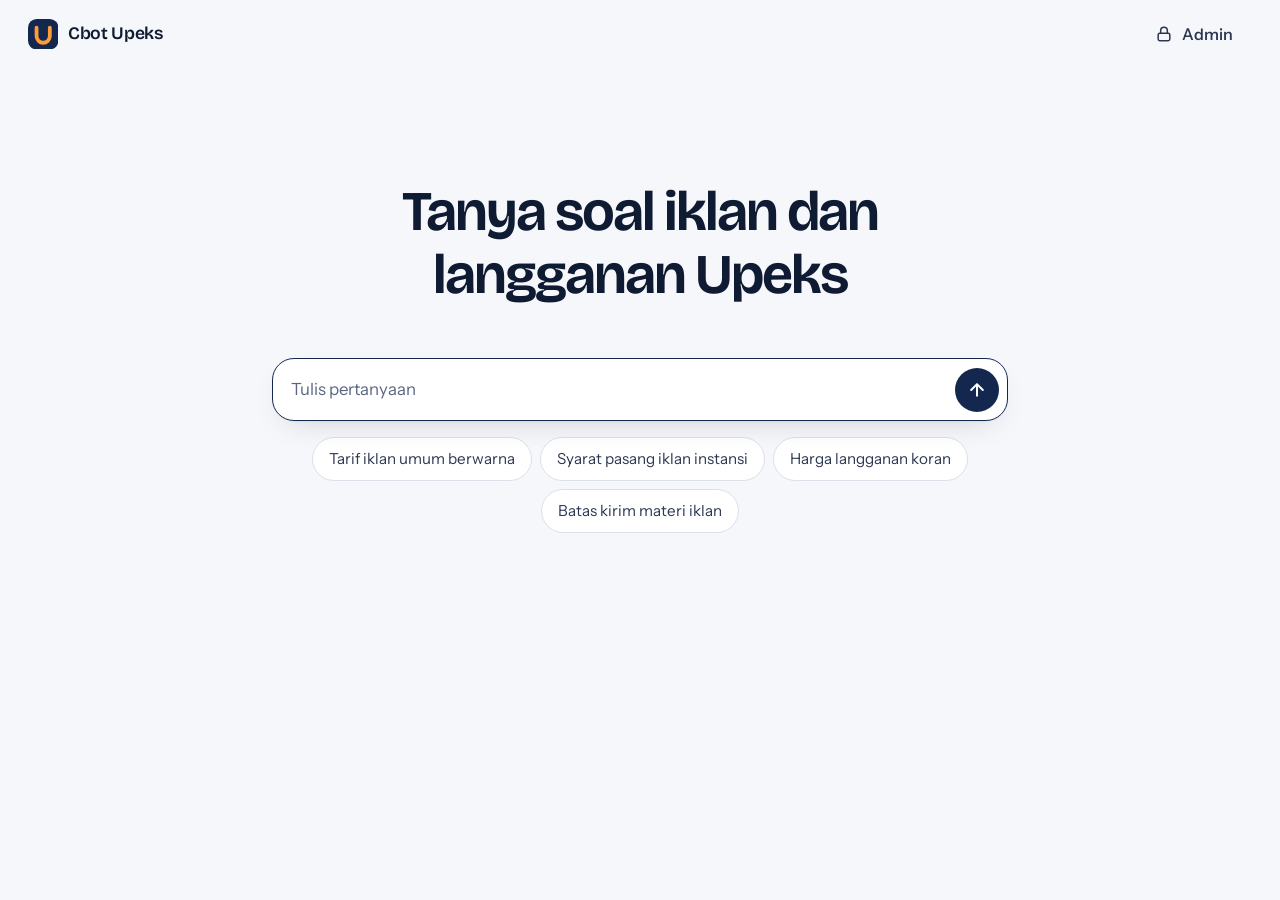
==== web/index.html @ 4ef584cc "Rombak tampilan dan pindahkan login, data, serta chat ke Supabase Co-Authored-By: Devin AI <15824324" ====
<!doctype html>
<html lang="id">
<head>
<meta charset="utf-8">
<meta name="viewport" content="width=device-width, initial-scale=1">
<meta name="color-scheme" content="light dark">
<title>Cbot Upeks</title>
<meta name="description" content="Tanya tarif iklan, syarat pemasangan, dan langganan koran Harian Ujungpandang Ekspres.">
<meta name="robots" content="noindex">
<link rel="icon" href="data:image/svg+xml,%3Csvg xmlns='http://www.w3.org/2000/svg' viewBox='0 0 32 32'%3E%3Crect width='32' height='32' rx='9' fill='%2314284F'/%3E%3Cpath d='M9 9v9a7 7 0 0 0 14 0V9' fill='none' stroke='%23FF9A3D' stroke-width='4' stroke-linecap='round'/%3E%3C/svg%3E">
<link rel="preconnect" href="https://fonts.googleapis.com">
<link rel="preconnect" href="https://fonts.gstatic.com" crossorigin>
<link href="https://fonts.googleapis.com/css2?family=Bricolage+Grotesque:opsz,wght@12..96,500..700&family=Instrument+Sans:wght@400..600&display=swap" rel="stylesheet">
<link rel="stylesheet" href="assets/gaya.css">
<script type="module" src="assets/aplikasi.js"></script>
</head>
<body>
<svg hidden aria-hidden="true">
  <defs>
    <g id="i-kirim"><path d="M12 19V5M5 12l7-7 7 7"/></g>
    <g id="i-henti"><rect x="7" y="7" width="10" height="10" rx="2" fill="currentColor" stroke="none"/></g>
    <g id="i-baru"><path d="M12 5v14M5 12h14"/></g>
    <g id="i-kunci"><rect x="5" y="11" width="14" height="9" rx="2"/><path d="M8 11V8a4 4 0 0 1 8 0v3"/></g>
    <g id="i-ringkasan"><rect x="4" y="4" width="7" height="9" rx="1.5"/><rect x="13" y="4" width="7" height="5" rx="1.5"/><rect x="13" y="11" width="7" height="9" rx="1.5"/><rect x="4" y="15" width="7" height="5" rx="1.5"/></g>
    <g id="i-dokumen"><path d="M14 3H7a2 2 0 0 0-2 2v14a2 2 0 0 0 2 2h10a2 2 0 0 0 2-2V8z"/><path d="M14 3v5h5M9 13h6M9 17h4"/></g>
    <g id="i-evaluasi"><circle cx="12" cy="12" r="8.5"/><circle cx="12" cy="12" r="4.5"/><circle cx="12" cy="12" r="1" fill="currentColor"/></g>
    <g id="i-uji"><path d="M9 11l3 3 8-8"/><path d="M20 12v6a2 2 0 0 1-2 2H6a2 2 0 0 1-2-2V6a2 2 0 0 1 2-2h9"/></g>
    <g id="i-log"><path d="M4 6h16M4 12h16M4 18h10"/></g>
    <g id="i-akun"><circle cx="12" cy="8" r="4"/><path d="M4 21a8 8 0 0 1 16 0"/></g>
    <g id="i-keluar"><path d="M15 4h3a2 2 0 0 1 2 2v12a2 2 0 0 1-2 2h-3M10 16l-4-4 4-4M6 12h10"/></g>
    <g id="i-tutup"><path d="M6 6l12 12M18 6L6 18"/></g>
    <g id="i-salin"><rect x="9" y="9" width="11" height="11" rx="2"/><path d="M5 15V6a2 2 0 0 1 2-2h9"/></g>
    <g id="i-mata"><path d="M2 12s3.6-7 10-7 10 7 10 7-3.6 7-10 7S2 12 2 12z"/><circle cx="12" cy="12" r="3"/></g>
    <g id="i-muat"><path d="M20 12a8 8 0 1 1-2.3-5.7M20 4v5h-5"/></g>
    <g id="i-hapus"><path d="M4 7h16M10 11v6M14 11v6M6 7l1 12a2 2 0 0 0 2 2h6a2 2 0 0 0 2-2l1-12M9 7V4h6v3"/></g>
    <g id="i-unduh"><path d="M12 4v11M7 11l5 5 5-5M5 20h14"/></g>
    <g id="i-chat"><path d="M21 12a8 8 0 0 1-11.6 7.1L4 20l1-4.6A8 8 0 1 1 21 12z"/></g>
  </defs>
</svg>

<div id="app" class="app" data-rute="chat">

  <!-- CHAT PUBLIK -->
  <div class="chat" data-tampilan="chat">
    <header class="bilah">
      <a class="merek" href="#/" aria-label="Cbot Upeks">
        <svg class="merek__tanda" viewBox="0 0 32 32" aria-hidden="true"><rect width="32" height="32" rx="9"/><path d="M9 9v9a7 7 0 0 0 14 0V9"/></svg>
        <span>Cbot Upeks</span>
      </a>
      <div class="bilah__aksi">
        <button class="ikon-tombol" id="tombol-reset" type="button" hidden aria-label="Percakapan baru" title="Percakapan baru"><svg viewBox="0 0 24 24"><use href="#i-baru"/></svg></button>
        <a class="tombol tombol--halus" href="#/admin"><svg viewBox="0 0 24 24" aria-hidden="true"><use href="#i-kunci"/></svg>Admin</a>
      </div>
    </header>

    <main class="chat__isi" id="chat-isi">
      <div class="pembuka" id="pembuka">
        <h1 tabindex="-1" id="judul-chat">Tanya soal iklan dan langganan Upeks</h1>
      </div>
      <div class="pesan-daftar" id="pesan-daftar" aria-live="polite"></div>
    </main>

    <div class="dok" id="dok">
      <form class="komposer" id="form-tanya">
        <label class="visually-hidden" for="masukan">Pertanyaan</label>
        <textarea id="masukan" name="pertanyaan" rows="1" maxlength="1000" placeholder="Tulis pertanyaan" enterkeyhint="send" required></textarea>
        <button class="komposer__kirim" id="tombol-kirim" type="submit" aria-label="Kirim"><svg viewBox="0 0 24 24" aria-hidden="true"><use href="#i-kirim"/></svg></button>
      </form>
      <div class="saran" id="saran"></div>
      <p class="dok__catatan" id="rujukan-ringkas"></p>
    </div>
  </div>

  <!-- MASUK -->
  <main class="masuk" data-tampilan="masuk" hidden>
    <form class="masuk__kartu" id="form-masuk">
      <svg class="merek__tanda merek__tanda--besar" viewBox="0 0 32 32" aria-hidden="true"><rect width="32" height="32" rx="9"/><path d="M9 9v9a7 7 0 0 0 14 0V9"/></svg>
      <h1 tabindex="-1" id="judul-masuk">Masuk admin</h1>
      <div class="isian">
        <label for="email">Email</label>
        <input type="email" id="email" name="email" autocomplete="username" spellcheck="false" required enterkeyhint="next">
      </div>
      <div class="isian">
        <label for="current-password">Kata sandi</label>
        <div class="isian__sandi">
          <input type="password" id="current-password" name="password" autocomplete="current-password" required enterkeyhint="done">
          <button class="ikon-tombol" type="button" id="lihat-sandi" aria-label="Tampilkan kata sandi" aria-pressed="false"><svg viewBox="0 0 24 24"><use href="#i-mata"/></svg></button>
        </div>
      </div>
      <p class="pesan-form" id="pesan-masuk" role="alert"></p>
      <button class="tombol tombol--utama tombol--penuh" type="submit" id="kirim-masuk">Masuk</button>
      <a class="tautan" href="#/">Kembali ke chat</a>
    </form>
  </main>

  <!-- ADMIN -->
  <div class="admin" data-tampilan="admin" hidden>
    <nav class="rel" aria-label="Menu admin">
      <a class="merek" href="#/admin" aria-label="Cbot Upeks, ringkasan">
        <svg class="merek__tanda" viewBox="0 0 32 32" aria-hidden="true"><rect width="32" height="32" rx="9"/><path d="M9 9v9a7 7 0 0 0 14 0V9"/></svg>
        <span>Cbot Upeks</span>
      </a>
      <ul class="rel__menu">
        <li><a href="#/admin" data-menu="ringkasan"><svg viewBox="0 0 24 24" aria-hidden="true"><use href="#i-ringkasan"/></svg><span>Ringkasan</span></a></li>
        <li><a href="#/admin/dokumen" data-menu="dokumen"><svg viewBox="0 0 24 24" aria-hidden="true"><use href="#i-dokumen"/></svg><span>Dokumen</span></a></li>
        <li><a href="#/admin/evaluasi" data-menu="evaluasi"><svg viewBox="0 0 24 24" aria-hidden="true"><use href="#i-evaluasi"/></svg><span>Evaluasi</span></a></li>
        <li><a href="#/admin/uji" data-menu="uji"><svg viewBox="0 0 24 24" aria-hidden="true"><use href="#i-uji"/></svg><span>Uji</span></a></li>
        <li><a href="#/admin/log" data-menu="log"><svg viewBox="0 0 24 24" aria-hidden="true"><use href="#i-log"/></svg><span>Log</span></a></li>
        <li><a href="#/admin/akun" data-menu="akun"><svg viewBox="0 0 24 24" aria-hidden="true"><use href="#i-akun"/></svg><span>Akun</span></a></li>
      </ul>
      <div class="rel__kaki">
        <a href="#/"><svg viewBox="0 0 24 24" aria-hidden="true"><use href="#i-chat"/></svg><span>Buka chat</span></a>
        <button type="button" id="tombol-keluar"><svg viewBox="0 0 24 24" aria-hidden="true"><use href="#i-keluar"/></svg><span>Keluar</span></button>
      </div>
    </nav>
    <main class="admin__isi">
      <header class="admin__kepala">
        <h1 tabindex="-1" id="judul-admin">Ringkasan</h1>
        <div class="admin__aksi" id="aksi-admin"></div>
      </header>
      <div id="halaman-admin"></div>
    </main>
  </div>
</div>

<dialog class="lembar" id="dialog" closedby="any" aria-labelledby="dialog-judul">
  <header class="lembar__kepala">
    <h2 id="dialog-judul"></h2>
    <button class="ikon-tombol" type="button" data-tutup aria-label="Tutup"><svg viewBox="0 0 24 24"><use href="#i-tutup"/></svg></button>
  </header>
  <div class="lembar__isi" id="dialog-isi"></div>
</dialog>

<div class="roti" id="roti" role="status" aria-live="polite"></div>
<noscript><p style="padding:2rem;font-family:sans-serif">Cbot Upeks memerlukan JavaScript.</p></noscript>
</body>
</html>
---- web/assets/gaya.css ----
:root {
  --latar-t: #F6F7FA;  --latar-g: #0B1322;
  --bidang-t: #FFFFFF; --bidang-g: #121C30;
  --bidang2-t: #ECEFF5; --bidang2-g: #1A2640;
  --garis-t: #DBE0EA;  --garis-g: #2A3856;
  --tinta-t: #0F1B33;  --tinta-g: #F3F6FB;
  --teks-t: #2C3852;   --teks-g: #CDD5E5;
  --redup-t: #5B6781;  --redup-g: #93A0BA;
  --utama-t: #14284F;  --utama-g: #FF9A3D;
  --di-utama-t: #FFFFFF; --di-utama-g: #1B1104;
  --aksen-t: #B4530B;  --aksen-g: #FFB066;
  --aksen-latar-t: #FDEBD8; --aksen-latar-g: #3A2610;
  --baik-t: #17734B;   --baik-g: #5FD3A0;
  --buruk-t: #B3261E;  --buruk-g: #FF8A80;
  --buruk-latar-t: #FBE4E2; --buruk-latar-g: #3B1715;

  --latar: var(--latar-t); --bidang: var(--bidang-t); --bidang2: var(--bidang2-t); --garis: var(--garis-t);
  --tinta: var(--tinta-t); --teks: var(--teks-t); --redup: var(--redup-t); --utama: var(--utama-t);
  --di-utama: var(--di-utama-t); --aksen: var(--aksen-t); --aksen-latar: var(--aksen-latar-t);
  --baik: var(--baik-t); --buruk: var(--buruk-t); --buruk-latar: var(--buruk-latar-t);
  --jingga: #F08A24;

  @media (prefers-color-scheme: dark) {
    --latar: var(--latar-g); --bidang: var(--bidang-g); --bidang2: var(--bidang2-g); --garis: var(--garis-g);
    --tinta: var(--tinta-g); --teks: var(--teks-g); --redup: var(--redup-g); --utama: var(--utama-g);
    --di-utama: var(--di-utama-g); --aksen: var(--aksen-g); --aksen-latar: var(--aksen-latar-g);
    --baik: var(--baik-g); --buruk: var(--buruk-g); --buruk-latar: var(--buruk-latar-g);
  }

  --huruf: 'Instrument Sans', system-ui, 'Segoe UI', sans-serif;
  --huruf-judul: 'Bricolage Grotesque', var(--huruf);
  --r-s: 8px; --r-m: 14px; --r-l: 22px;
  --lebar-chat: 46rem;

  color-scheme: light dark;
  accent-color: var(--utama);
}

*, *::before, *::after { box-sizing: border-box; }
html { -webkit-text-size-adjust: 100%; text-size-adjust: 100%; }
body { margin: 0; background: var(--latar); color: var(--teks); font: 400 1rem/1.55 var(--huruf); }
h1, h2, h3 { font-family: var(--huruf-judul); color: var(--tinta); line-height: 1.12; margin: 0; letter-spacing: -0.02em; text-wrap: balance; font-weight: 600; }
p { margin: 0 0 0.7em; text-wrap: pretty; }
a { color: inherit; }
button, input, select, textarea { font: inherit; color: inherit; }
svg { width: 1.25rem; height: 1.25rem; fill: none; stroke: currentColor; stroke-width: 1.8; stroke-linecap: round; stroke-linejoin: round; flex-shrink: 0; }
[hidden] { display: none !important; }
:focus-visible { outline: 2px solid var(--jingga); outline-offset: 2px; border-radius: 6px; }
h1[tabindex="-1"]:focus { outline: none; }
.visually-hidden { position: absolute !important; width: 1px; height: 1px; margin: -1px; padding: 0; overflow: hidden; clip-path: inset(50%); white-space: nowrap; border: 0; }
::selection { background: var(--jingga); color: #1B1104; }

/* Merek */
.merek { white-space: nowrap; display: inline-flex; align-items: center; gap: 0.6rem; text-decoration: none; font: 600 1.1rem var(--huruf-judul); color: var(--tinta); letter-spacing: -0.02em; }
.merek__tanda { width: 1.9rem; height: 1.9rem; stroke: none; }
.merek__tanda rect { fill: #14284F; }
.merek__tanda path { fill: none; stroke: #FF9A3D; stroke-width: 4; }
.merek__tanda--besar { width: 3rem; height: 3rem; }

/* Tombol */
.tombol { display: inline-flex; align-items: center; justify-content: center; gap: 0.5rem; min-height: 2.75rem; padding: 0 1.1rem; border-radius: 999px; border: 1px solid transparent; background: none; font-weight: 550; text-decoration: none; cursor: pointer; white-space: nowrap; transition: background-color .15s, border-color .15s, opacity .15s; }
.tombol:disabled { opacity: .5; cursor: not-allowed; }
.tombol--utama { background: var(--utama); color: var(--di-utama); }
.tombol--utama:hover:not(:disabled) { opacity: .88; }
.tombol--garis { border-color: var(--garis); background: var(--bidang); color: var(--tinta); }
.tombol--garis:hover:not(:disabled), .tombol--halus:hover { background: var(--bidang2); }
.tombol--halus { color: var(--teks); }
.tombol--bahaya { color: var(--buruk); border-color: var(--garis); background: var(--bidang); }
.tombol--bahaya:hover:not(:disabled) { background: var(--buruk-latar); }
.tombol--penuh { width: 100%; }
.tombol--kecil { min-height: 2.25rem; padding: 0 0.8rem; font-size: 0.9rem; }
.ikon-tombol { display: inline-grid; place-items: center; width: 2.75rem; height: 2.75rem; border-radius: 50%; border: 0; background: none; color: var(--teks); cursor: pointer; }
.ikon-tombol:hover { background: var(--bidang2); }
.tautan { color: var(--redup); font-size: 0.92rem; text-underline-offset: 0.2em; }

/* ---------- Chat ---------- */
.chat { min-height: 100dvh; display: grid; grid-template-rows: auto 1fr auto; }
.bilah { display: flex; align-items: center; justify-content: space-between; padding: 0.75rem clamp(1rem, 3vw, 1.75rem); position: sticky; top: 0; z-index: 5; background: color-mix(in srgb, var(--latar) 85%, transparent); backdrop-filter: blur(12px); }
.bilah__aksi { display: flex; align-items: center; gap: 0.25rem; }
.chat__isi { width: min(var(--lebar-chat), 100% - 2rem); margin-inline: auto; display: flex; flex-direction: column; justify-content: flex-end; padding-block: 1rem; }
.pembuka { text-align: center; padding-bottom: 1.75rem; }
.pembuka h1 { font-size: clamp(2rem, 1.2rem + 4vw, 3.5rem); font-weight: 650; letter-spacing: -0.035em; max-width: 16ch; margin-inline: auto; }
.dok { width: min(var(--lebar-chat), 100% - 2rem); margin-inline: auto; padding-bottom: max(1rem, env(safe-area-inset-bottom)); position: sticky; bottom: 0; background: linear-gradient(transparent, var(--latar) 1.5rem); padding-top: 1.5rem; }
.app[data-kosong] .chat { grid-template-rows: auto 1fr auto 1.2fr; }
.app[data-kosong] .chat__isi { padding-bottom: 0; }

.komposer { display: flex; align-items: flex-end; gap: 0.5rem; background: var(--bidang); border: 1px solid var(--garis); border-radius: var(--r-l); padding: 0.5rem 0.5rem 0.5rem 1.15rem; box-shadow: 0 1px 2px rgb(15 27 51 / .04), 0 12px 32px -16px rgb(15 27 51 / .22); view-transition-name: komposer; transition: border-color .15s; }
.komposer:focus-within { border-color: var(--utama); }
.komposer textarea { flex: 1; width: 100%; border: 0; background: none; resize: none; padding: 0.6rem 0; color: var(--tinta); font-size: 1.05rem; line-height: 1.5; field-sizing: content; height: auto; min-block-size: 1lh; max-block-size: 8lh; outline: none; }
.komposer textarea::placeholder { color: var(--redup); }
.komposer__kirim { display: grid; place-items: center; width: 2.75rem; height: 2.75rem; border: 0; border-radius: 50%; background: var(--utama); color: var(--di-utama); cursor: pointer; transition: transform .12s, opacity .15s; }
.komposer__kirim:hover { opacity: .88; }
.komposer__kirim:active { transform: scale(.94); }
.komposer__kirim svg { stroke-width: 2.4; }

.saran { display: flex; flex-wrap: wrap; justify-content: center; gap: 0.5rem; margin-top: 1rem; }
.saran button { border: 1px solid var(--garis); background: var(--bidang); color: var(--teks); border-radius: 999px; padding: 0.55rem 1rem; min-height: 2.75rem; font-size: 0.95rem; cursor: pointer; transition: border-color .15s, background-color .15s; }
.saran button:hover { border-color: var(--utama); background: var(--bidang2); }
.app:not([data-kosong]) .saran, .app:not([data-kosong]) .pembuka { display: none; }
.dok__catatan { text-align: center; font-size: 0.82rem; color: var(--redup); margin: 0.9rem 0 0; min-height: 1.3em; }
.app:not([data-kosong]) .dok__catatan { display: none; }

.pesan-daftar { display: flex; flex-direction: column; gap: 1.4rem; }
.pesan--user { align-self: flex-end; max-width: 85%; background: var(--bidang2); color: var(--tinta); padding: 0.65rem 1.05rem; border-radius: var(--r-l) var(--r-l) 6px var(--r-l); white-space: pre-wrap; overflow-wrap: anywhere; }
.pesan--bot { min-width: 0; overflow-wrap: anywhere; }
.pesan--bot[data-galat] .md { color: var(--buruk); }
.md { color: var(--tinta); font-size: 1.03rem; line-height: 1.65; }
.md > :last-child { margin-bottom: 0; }
.md ul, .md ol { padding-left: 1.3rem; margin: 0 0 0.7em; }
.md li { margin-bottom: 0.25em; }
.md h3, .md h4 { font-size: 1.1rem; margin: 1em 0 0.4em; }
.md a { color: var(--aksen); }
.md code { background: var(--bidang2); padding: 0.1em 0.35em; border-radius: 5px; font-size: 0.9em; }
.md table { display: block; overflow-x: auto; max-width: 100%; border-collapse: collapse; margin: 0.4rem 0 0.9rem; font-size: 0.94rem; }
.md th, .md td { border-bottom: 1px solid var(--garis); padding: 0.45rem 0.8rem 0.45rem 0; text-align: left; vertical-align: top; }
.md th { color: var(--redup); font-weight: 550; font-size: 0.85rem; }
.mengetik { display: inline-flex; gap: 5px; padding: 0.5rem 0; }
.mengetik i { width: 7px; height: 7px; border-radius: 50%; background: var(--redup); }
.pesan__kaki { display: flex; flex-wrap: wrap; align-items: center; gap: 0.4rem; margin-top: 0.8rem; }
.sumber-chip { display: inline-flex; align-items: center; gap: 0.45rem; border: 1px solid var(--garis); background: var(--bidang); border-radius: 999px; padding: 0.3rem 0.75rem 0.3rem 0.35rem; font-size: 0.85rem; color: var(--teks); cursor: pointer; max-width: 100%; min-height: 2.25rem; }
.sumber-chip:hover { border-color: var(--utama); }
.sumber-chip b { display: inline-grid; place-items: center; min-width: 1.5rem; height: 1.5rem; border-radius: 50%; background: var(--aksen-latar); color: var(--aksen); font-size: 0.75rem; font-variant-numeric: tabular-nums; }
.sumber-chip span { overflow: hidden; text-overflow: ellipsis; white-space: nowrap; }
.pesan__meta { font-size: 0.8rem; color: var(--redup); margin-left: auto; font-variant-numeric: tabular-nums; display: inline-flex; align-items: center; gap: 0.25rem; }
.pesan__meta .ikon-tombol { width: 2.25rem; height: 2.25rem; }
.pesan__meta svg { width: 1rem; height: 1rem; }

/* ---------- Masuk ---------- */
.masuk { min-height: 100dvh; display: grid; place-items: start center; padding: clamp(2rem, 12vh, 7rem) 1rem 2rem; }
.masuk__kartu { width: min(23rem, 100%); display: grid; gap: 1rem; justify-items: start; }
.masuk__kartu h1 { font-size: 2rem; margin-bottom: 0.5rem; }
.masuk__kartu .tautan { justify-self: center; }
.isian { display: grid; gap: 0.35rem; width: 100%; }
.isian label { font-size: 0.9rem; font-weight: 550; color: var(--tinta); }
.isian input, .isian select, .isian textarea, .saring input, .saring select { width: 100%; min-height: 2.75rem; padding: 0.55rem 0.85rem; border: 1px solid var(--garis); border-radius: var(--r-s); background: var(--bidang); color: var(--tinta); }
.isian input:focus-visible, .saring input:focus-visible, .saring select:focus-visible { outline-offset: 0; border-color: var(--utama); }
.isian input:user-invalid { border-color: var(--buruk); }
.isian__sandi { position: relative; }
.isian__sandi input { padding-right: 3rem; }
.isian__sandi .ikon-tombol { position: absolute; right: 0; top: 0; }
.isian__sandi [aria-pressed="true"] { color: var(--aksen); }
.pesan-form { margin: 0; min-height: 1.4em; font-size: 0.9rem; color: var(--buruk); }
.pesan-form[data-ok] { color: var(--baik); }

/* ---------- Admin ---------- */
.admin { min-height: 100dvh; display: grid; grid-template-columns: 15rem minmax(0, 1fr); }
.rel { position: sticky; top: 0; height: 100dvh; display: flex; flex-direction: column; gap: 1.5rem; padding: 1.25rem 0.9rem; border-right: 1px solid var(--garis); background: var(--bidang); }
.rel .merek { padding: 0 0.6rem; }
.rel ul { list-style: none; margin: 0; padding: 0; display: grid; gap: 0.15rem; }
.rel a:not(.merek), .rel button { display: flex; align-items: center; gap: 0.75rem; width: 100%; min-height: 2.75rem; padding: 0 0.75rem; border: 0; background: none; border-radius: var(--r-s); text-decoration: none; color: var(--redup); font-weight: 500; cursor: pointer; text-align: left; }
.rel a:not(.merek):hover, .rel button:hover { background: var(--bidang2); color: var(--tinta); }
.rel a[aria-current="page"] { background: var(--bidang2); color: var(--tinta); font-weight: 600; }
.rel a[aria-current="page"] svg { color: var(--jingga); }
.rel__kaki { margin-top: auto; display: grid; gap: 0.15rem; border-top: 1px solid var(--garis); padding-top: 0.75rem; }
.admin__isi { padding: clamp(1.25rem, 3vw, 2.5rem); width: min(72rem, 100%); }
.admin__kepala { display: flex; flex-wrap: wrap; align-items: center; justify-content: space-between; gap: 0.75rem; margin-bottom: 1.5rem; min-height: 2.75rem; }
.admin__kepala h1 { font-size: clamp(1.7rem, 1.3rem + 1.5vw, 2.3rem); }
.admin__aksi { display: flex; gap: 0.5rem; flex-wrap: wrap; }

.kisi { display: grid; gap: 1rem; }
.kisi--4 { grid-template-columns: repeat(auto-fit, minmax(11rem, 1fr)); }
.kisi--2 { grid-template-columns: repeat(auto-fit, minmax(min(22rem, 100%), 1fr)); }
.kisi + .kisi, .kisi + .panel, .panel + .panel, .panel + .kisi { margin-top: 1rem; }
.panel { background: var(--bidang); border: 1px solid var(--garis); border-radius: var(--r-m); padding: 1.25rem; min-width: 0; }
.panel > h2 { font: 600 0.95rem var(--huruf); letter-spacing: 0; color: var(--redup); margin-bottom: 1rem; }
.panel__kepala { display: flex; flex-wrap: wrap; align-items: center; justify-content: space-between; gap: 0.75rem; margin-bottom: 1rem; }
.panel__kepala h2 { font: 600 0.95rem var(--huruf); letter-spacing: 0; color: var(--redup); }
.angka { background: var(--bidang); border: 1px solid var(--garis); border-radius: var(--r-m); padding: 1.1rem 1.25rem; }
.angka dt { font-size: 0.88rem; color: var(--redup); }
.angka dd { margin: 0.2rem 0 0; font: 650 2.1rem/1.1 var(--huruf-judul); letter-spacing: -0.03em; color: var(--tinta); font-variant-numeric: tabular-nums; }
.angka dd small { font: 500 0.95rem var(--huruf); color: var(--redup); letter-spacing: 0; margin-left: 0.15rem; }
.angka p { margin: 0.3rem 0 0; font-size: 0.82rem; color: var(--redup); }
.angka p[data-nada="baik"] { color: var(--baik); } .angka p[data-nada="buruk"] { color: var(--buruk); }
dl.kisi { margin: 0; }

.lencana { display: inline-flex; align-items: center; padding: 0.1rem 0.55rem; border-radius: 999px; background: var(--bidang2); color: var(--teks); font-size: 0.78rem; font-weight: 550; white-space: nowrap; }
.lencana[data-nada="aksen"] { background: var(--aksen-latar); color: var(--aksen); }
.lencana[data-nada="buruk"] { background: var(--buruk-latar); color: var(--buruk); }
.lencana[data-nada="baik"] { background: color-mix(in srgb, var(--baik) 15%, transparent); color: var(--baik); }

.grafik svg { width: 100%; height: auto; display: block; stroke: none; }
.grafik text { font: 500 11px var(--huruf); fill: var(--redup); stroke: none; }
.legenda { display: flex; flex-wrap: wrap; gap: 1rem; font-size: 0.85rem; color: var(--redup); margin-top: 0.75rem; }
.legenda i { display: inline-block; width: 0.7rem; height: 0.7rem; border-radius: 3px; margin-right: 0.35rem; vertical-align: -1px; }

.batang { display: grid; gap: 1rem; }
.batang__baris { display: grid; grid-template-columns: minmax(0, 1fr) auto; gap: 0.3rem 1rem; align-items: baseline; }
.batang__baris span { font-size: 0.93rem; color: var(--tinta); }
.batang__baris b { font-variant-numeric: tabular-nums; color: var(--tinta); }
.batang__jalur { grid-column: 1 / -1; position: relative; height: 0.6rem; border-radius: 999px; background: var(--bidang2); }
.batang__jalur i { position: absolute; inset: 0 auto 0 0; border-radius: inherit; background: var(--baik); }
.batang__jalur i[data-bawah] { background: var(--jingga); }
.batang__jalur u { position: absolute; top: -4px; bottom: -4px; width: 2px; background: var(--tinta); border-radius: 1px; }

.tabel-gulir { overflow-x: auto; }
table.tabel { width: 100%; border-collapse: collapse; font-size: 0.93rem; }
.tabel th { text-align: left; font-weight: 550; font-size: 0.82rem; color: var(--redup); padding: 0 0.75rem 0.5rem 0; white-space: nowrap; }
.tabel td { padding: 0.6rem 0.75rem 0.6rem 0; border-top: 1px solid var(--garis); color: var(--tinta); }
.tabel .n { text-align: right; font-variant-numeric: tabular-nums; white-space: nowrap; padding-right: 0; }

.saring { display: flex; flex-wrap: wrap; gap: 0.5rem; }
.saring input { width: 15rem; max-width: 100%; }
.saring select { width: auto; max-width: 100%; }
.daftar { list-style: none; margin: 0; padding: 0; }
.daftar > li { border-top: 1px solid var(--garis); }
.daftar summary { list-style: none; cursor: pointer; display: grid; grid-template-columns: minmax(0, 1fr) auto; gap: 0.4rem 1rem; align-items: center; padding: 0.75rem 0.25rem; min-height: 2.75rem; color: var(--tinta); }
.daftar summary::-webkit-details-marker { display: none; }
.daftar summary:hover { color: var(--aksen); }
.daftar summary > span:last-child { display: flex; gap: 0.3rem; flex-wrap: wrap; justify-content: flex-end; }
.daftar__isi { padding: 0 0.25rem 1.1rem; }
.daftar__isi .md { font-size: 0.95rem; color: var(--teks); }
.rinci { display: flex; flex-wrap: wrap; gap: 0.35rem 1.25rem; margin: 0.8rem 0 0; font-size: 0.85rem; color: var(--redup); }
.rinci b { color: var(--tinta); font-weight: 550; font-variant-numeric: tabular-nums; }
.kosong { padding: 2.5rem 1rem; text-align: center; color: var(--redup); }
.jumlah { font-size: 0.85rem; color: var(--redup); margin: 0 0 0.25rem; }

.dok-kisi { display: grid; grid-template-columns: repeat(auto-fill, minmax(13.5rem, 1fr)); gap: 1rem; }
.dok-kartu { all: unset; box-sizing: border-box; cursor: pointer; display: flex; flex-direction: column; background: var(--bidang); border: 1px solid var(--garis); border-radius: var(--r-m); overflow: hidden; transition: border-color .15s, transform .15s; }
.dok-kartu:hover { border-color: var(--utama); transform: translateY(-2px); }
.dok-kartu:focus-visible { outline: 2px solid var(--jingga); outline-offset: 2px; }
.dok-kartu__gambar { aspect-ratio: 4 / 3; background: var(--bidang2); display: grid; place-items: center; overflow: hidden; color: var(--redup); font: 650 1.5rem var(--huruf-judul); }
.dok-kartu__gambar img { width: 100%; height: 100%; object-fit: cover; object-position: top; }
.dok-kartu__teks { padding: 0.9rem 1rem 1rem; display: grid; gap: 0.5rem; }
.dok-kartu__teks strong { color: var(--tinta); font-weight: 600; line-height: 1.3; }
.dok-kartu__teks span { display: flex; flex-wrap: wrap; gap: 0.3rem; }

.segmen { display: inline-flex; flex-wrap: wrap; gap: 0.25rem; padding: 0.25rem; border-radius: 999px; background: var(--bidang2); }
.segmen button { border: 0; background: none; border-radius: 999px; padding: 0 0.9rem; min-height: 2.25rem; color: var(--redup); font-weight: 550; font-size: 0.9rem; cursor: pointer; }
.segmen button[aria-pressed="true"] { background: var(--bidang); color: var(--tinta); box-shadow: 0 1px 2px rgb(15 27 51 / .12); }
.banding { display: grid; grid-template-columns: repeat(auto-fit, minmax(min(20rem, 100%), 1fr)); gap: 1rem; }
.banding h3 { font: 600 0.9rem var(--huruf); letter-spacing: 0; color: var(--redup); margin-bottom: 0.5rem; display: flex; justify-content: space-between; gap: 0.5rem; }
.banding pre { margin: 0; white-space: pre-wrap; overflow-wrap: anywhere; font: 0.88rem/1.7 var(--huruf); color: var(--teks); background: var(--latar); border-radius: var(--r-s); padding: 1rem; max-height: 30rem; overflow: auto; }
mark { border-radius: 3px; padding: 0 0.1em; color: inherit; }
mark.hilang { background: var(--aksen-latar); color: var(--aksen); }
mark.lebih { background: color-mix(in srgb, var(--baik) 18%, transparent); color: var(--baik); }

/* ---------- Dialog ---------- */
.lembar { border: 0; padding: 0; width: min(44rem, 100% - 1.5rem); max-height: min(90dvh, 100dvh - 1.5rem); border-radius: var(--r-l); background: var(--bidang); color: var(--teks); box-shadow: 0 30px 80px -20px rgb(5 12 28 / .5); overflow: hidden;
  opacity: 0; transition-property: opacity, transform, display, overlay; transition-duration: .22s; transition-timing-function: ease-out; transition-behavior: allow-discrete;
  @media (prefers-reduced-motion: no-preference) { transform: translateY(1rem) scale(.98); }
}
.lembar[open] { display: flex; flex-direction: column; }
.lembar::backdrop { background-color: rgb(5 12 28 / 0); transition-property: background-color, display, overlay; transition-duration: .22s; transition-behavior: allow-discrete; }
:is(.lembar[open]):where(:not([data-closing])) {
  opacity: 1;
  @starting-style { opacity: 0; }
  @media (prefers-reduced-motion: no-preference) {
    transform: none;
    @starting-style { transform: translateY(1rem) scale(.98); }
  }
  &::backdrop {
    background-color: rgb(5 12 28 / .55);
    @starting-style { background-color: rgb(5 12 28 / 0); }
  }
}
@media (prefers-reduced-motion: reduce) { .lembar, .lembar::backdrop { transition-duration: .1s; } }
.lembar__kepala { display: flex; align-items: center; justify-content: space-between; gap: 1rem; padding: 0.9rem 0.9rem 0.9rem 1.4rem; border-bottom: 1px solid var(--garis); }
.lembar__kepala h2 { font-size: 1.25rem; }
.lembar__isi { padding: 1.4rem; overflow: auto; display: grid; gap: 1rem; align-content: start; }
.lembar__isi > img, .lembar__isi > iframe { width: 100%; border-radius: var(--r-s); border: 1px solid var(--garis); }
.lembar__isi > iframe { height: 65dvh; }
.lembar__aksi { display: flex; flex-wrap: wrap; gap: 0.5rem; justify-content: flex-end; }
.lembar pre { margin: 0; white-space: pre-wrap; overflow-wrap: anywhere; font: 0.9rem/1.7 var(--huruf); }
.potongan { list-style: none; margin: 0; padding: 0; display: grid; gap: 0.6rem; }
.potongan li { background: var(--latar); border-radius: var(--r-s); padding: 0.8rem 1rem; }
.potongan li[data-sorot] { outline: 2px solid var(--jingga); }
.potongan small { color: var(--redup); display: block; margin-bottom: 0.3rem; }
.potongan .md { font-size: 0.93rem; }
progress { width: 100%; height: 0.5rem; }
fieldset { border: 0; padding: 0; margin: 0; }
.pilihan { display: flex; flex-wrap: wrap; gap: 0.5rem; }
.pilihan label { display: inline-flex; align-items: center; gap: 0.5rem; border: 1px solid var(--garis); border-radius: 999px; padding: 0 1rem; min-height: 2.75rem; cursor: pointer; font-weight: 500; }
.pilihan label:has(:checked) { border-color: var(--utama); background: var(--bidang2); color: var(--tinta); }
.pilihan input { position: absolute; opacity: 0; pointer-events: none; }
.pilihan label:has(:focus-visible) { outline: 2px solid var(--jingga); outline-offset: 2px; }
legend { font-size: 0.9rem; font-weight: 550; color: var(--tinta); margin-bottom: 0.35rem; padding: 0; }

.roti { position: fixed; left: 50%; bottom: 1.5rem; translate: -50% 0; z-index: 50; background: var(--tinta); color: var(--latar); padding: 0.7rem 1.1rem; border-radius: 999px; font-size: 0.92rem; font-weight: 500; max-width: calc(100% - 2rem); opacity: 0; pointer-events: none; transition: opacity .2s, translate .2s; }
.roti[data-tampil] { opacity: 1; }
.kerangka { border-radius: var(--r-m); background: var(--bidang2); min-height: 6rem; }

/* ---------- Gerak ---------- */
@media (prefers-reduced-motion: no-preference) {
  .mengetik i { animation: denyut 1.1s infinite; }
  .mengetik i:nth-child(2) { animation-delay: .15s; } .mengetik i:nth-child(3) { animation-delay: .3s; }
  @keyframes denyut { 0%, 80%, 100% { opacity: .3; } 40% { opacity: 1; translate: 0 -3px; } }
  .pesan--user { animation: masuk .25s ease-out; }
  @keyframes masuk { from { opacity: 0; translate: 0 8px; } }
  .kerangka { animation: kilau 1.2s ease-in-out infinite alternate; }
  @keyframes kilau { to { opacity: .45; } }
  .batang__jalur i { transition: width .7s cubic-bezier(.2, .7, .2, 1); @starting-style { width: 0 !important; } }
  .grafik rect { transition: height .5s, y .5s; }
}
@media (prefers-reduced-motion: reduce) {
  ::view-transition-group(*), ::view-transition-old(*), ::view-transition-new(*) { animation: none !important; }
}

/* ---------- Layar kecil ---------- */
@media (max-width: 52rem) {
  .admin { grid-template-columns: 1fr; padding-bottom: 4.5rem; }
  .rel { position: fixed; inset: auto 0 0 0; top: auto; height: auto; z-index: 10; flex-direction: row; padding: 0.35rem max(0.35rem, env(safe-area-inset-left)) max(0.35rem, env(safe-area-inset-bottom)); border-right: 0; border-top: 1px solid var(--garis); gap: 0; }
  .rel .merek, .rel__kaki { display: none; }
  .rel ul { grid-auto-flow: column; grid-auto-columns: 1fr; width: 100%; gap: 0; }
  .rel a:not(.merek) { flex-direction: column; gap: 0.15rem; justify-content: center; padding: 0.35rem 0; font-size: 0.7rem; min-height: 3.25rem; }
  .saring, .saring input, .saring select { width: 100%; }
  .daftar summary { grid-template-columns: 1fr; }
  .daftar summary > span:last-child { justify-content: flex-start; }
}
@media (max-width: 30rem) {
  .tombol--halus span, .bilah .tombol--halus { font-size: 0.9rem; }
  .saran { justify-content: flex-start; flex-wrap: nowrap; overflow-x: auto; margin-inline: -1rem; padding-inline: 1rem; scrollbar-width: none; }
  .saran button { white-space: nowrap; flex-shrink: 0; }
  .angka dd { font-size: 1.75rem; }
}
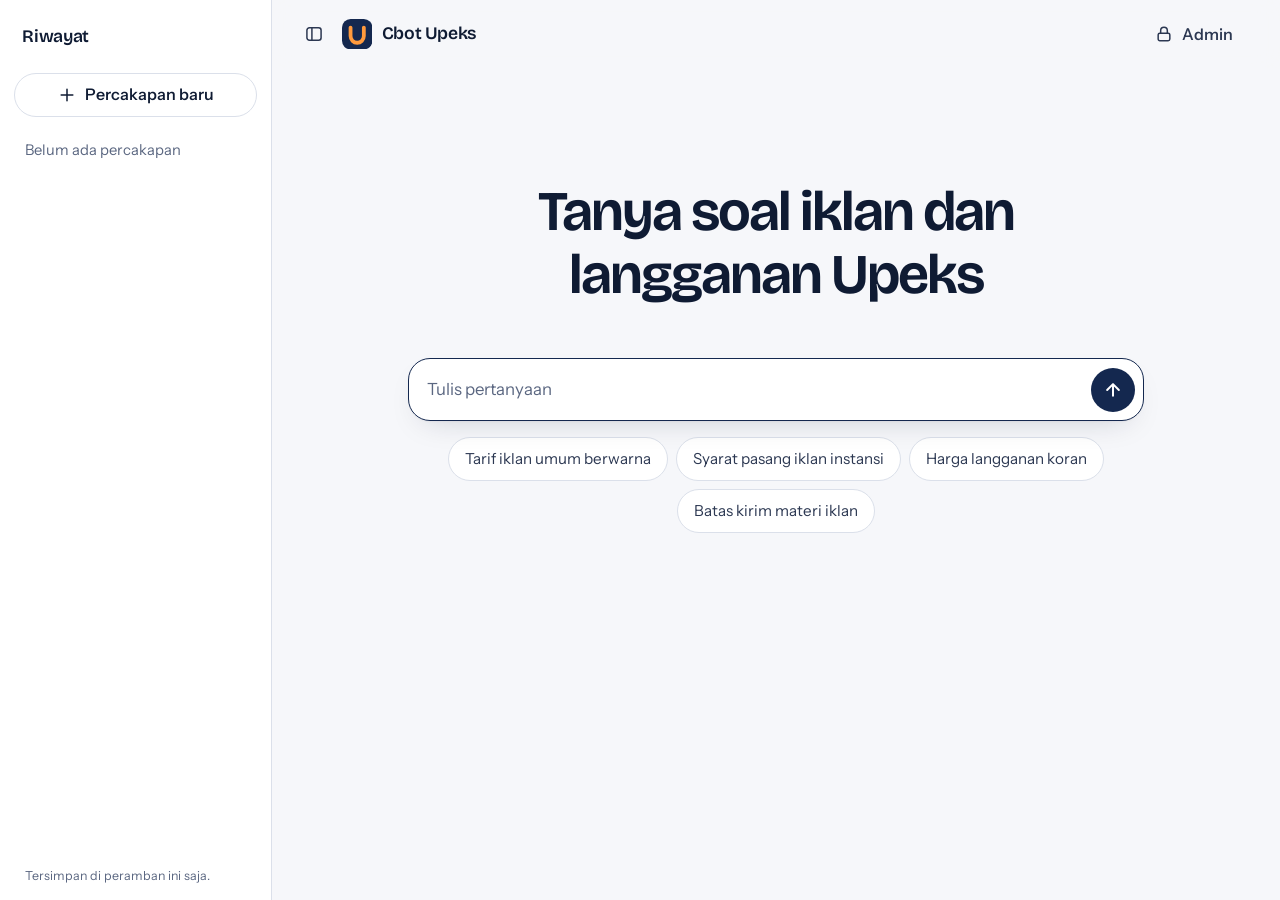
==== commit a18f1ea4: "Tambahkan riwayat percakapan di bilah samping dan daftar paket aplikasi lama Co-Authored-By: Devin A" ====
--- a/web/index.html
+++ b/web/index.html
@@ -34,6 +34,7 @@
     <g id="i-muat"><path d="M20 12a8 8 0 1 1-2.3-5.7M20 4v5h-5"/></g>
     <g id="i-hapus"><path d="M4 7h16M10 11v6M14 11v6M6 7l1 12a2 2 0 0 0 2 2h6a2 2 0 0 0 2-2l1-12M9 7V4h6v3"/></g>
     <g id="i-unduh"><path d="M12 4v11M7 11l5 5 5-5M5 20h14"/></g>
+    <g id="i-riwayat"><rect x="3.5" y="4.5" width="17" height="15" rx="3"/><path d="M9.5 4.5v15"/></g>
     <g id="i-chat"><path d="M21 12a8 8 0 0 1-11.6 7.1L4 20l1-4.6A8 8 0 1 1 21 12z"/></g>
   </defs>
 </svg>
@@ -42,13 +43,28 @@
 
   <!-- CHAT PUBLIK -->
   <div class="chat" data-tampilan="chat">
+    <div class="laci" id="riwayat">
+      <div class="laci__gulir">
+        <nav class="laci__lembar" aria-labelledby="riwayat-judul">
+          <div class="laci__kepala">
+            <h2 id="riwayat-judul">Riwayat</h2>
+            <button class="ikon-tombol" id="riwayat-tutup" type="button" aria-label="Tutup riwayat" autofocus><svg viewBox="0 0 24 24" aria-hidden="true"><use href="#i-tutup"/></svg></button>
+          </div>
+          <button class="tombol tombol--garis tombol--penuh" id="tombol-reset" type="button"><svg viewBox="0 0 24 24" aria-hidden="true"><use href="#i-baru"/></svg>Percakapan baru</button>
+          <ul class="laci__daftar" id="riwayat-daftar"></ul>
+          <p class="laci__catatan">Tersimpan di peramban ini saja.</p>
+        </nav>
+      </div>
+    </div>
     <header class="bilah">
+      <div class="bilah__kiri">
+        <button class="ikon-tombol" id="riwayat-buka" type="button" aria-label="Riwayat percakapan" aria-expanded="false" aria-controls="riwayat"><svg viewBox="0 0 24 24" aria-hidden="true"><use href="#i-riwayat"/></svg></button>
       <a class="merek" href="#/" aria-label="Cbot Upeks">
         <svg class="merek__tanda" viewBox="0 0 32 32" aria-hidden="true"><rect width="32" height="32" rx="9"/><path d="M9 9v9a7 7 0 0 0 14 0V9"/></svg>
         <span>Cbot Upeks</span>
       </a>
+      </div>
       <div class="bilah__aksi">
-        <button class="ikon-tombol" id="tombol-reset" type="button" hidden aria-label="Percakapan baru" title="Percakapan baru"><svg viewBox="0 0 24 24"><use href="#i-baru"/></svg></button>
         <a class="tombol tombol--halus" href="#/admin"><svg viewBox="0 0 24 24" aria-hidden="true"><use href="#i-kunci"/></svg>Admin</a>
       </div>
     </header>
--- a/web/assets/gaya.css
+++ b/web/assets/gaya.css
@@ -76,6 +76,7 @@
 /* ---------- Chat ---------- */
 .chat { min-height: 100dvh; display: grid; grid-template-rows: auto 1fr auto; }
 .bilah { display: flex; align-items: center; justify-content: space-between; padding: 0.75rem clamp(1rem, 3vw, 1.75rem); position: sticky; top: 0; z-index: 5; background: color-mix(in srgb, var(--latar) 85%, transparent); backdrop-filter: blur(12px); }
+.bilah__kiri { display: flex; align-items: center; gap: 0.35rem; margin-left: -0.5rem; }
 .bilah__aksi { display: flex; align-items: center; gap: 0.25rem; }
 .chat__isi { width: min(var(--lebar-chat), 100% - 2rem); margin-inline: auto; display: flex; flex-direction: column; justify-content: flex-end; padding-block: 1rem; }
 .pembuka { text-align: center; padding-bottom: 1.75rem; }
@@ -125,6 +126,53 @@
 .pesan__meta .ikon-tombol { width: 2.25rem; height: 2.25rem; }
 .pesan__meta svg { width: 1rem; height: 1rem; }
 
+/* ---------- Riwayat ---------- */
+.laci__lembar { display: flex; flex-direction: column; gap: 0.9rem; padding: 0.9rem; background: var(--bidang); border-right: 1px solid var(--garis); min-width: 0; }
+.laci__kepala { display: flex; align-items: center; justify-content: space-between; min-height: 2.75rem; padding-left: 0.5rem; }
+.laci__kepala h2 { font-size: 1.1rem; }
+.laci__daftar { list-style: none; margin: 0; padding: 0; display: grid; gap: 0.15rem; flex: 1; align-content: start; overflow-y: auto; min-height: 0; }
+.laci__daftar li { display: flex; align-items: center; border-radius: var(--r-s); }
+.laci__daftar li:hover, .laci__daftar li[data-aktif] { background: var(--bidang2); }
+.laci__butir { flex: 1; min-width: 0; display: grid; gap: 0.05rem; text-align: left; border: 0; background: none; padding: 0.5rem 0.25rem 0.5rem 0.65rem; min-height: 2.75rem; cursor: pointer; border-radius: var(--r-s); }
+.laci__butir span { overflow: hidden; text-overflow: ellipsis; white-space: nowrap; color: var(--tinta); font-size: 0.95rem; }
+.laci__butir small { color: var(--redup); font-size: 0.78rem; font-variant-numeric: tabular-nums; }
+.laci__daftar .ikon-tombol { width: 2.5rem; height: 2.5rem; color: var(--redup); opacity: 0; }
+.laci__daftar li:hover .ikon-tombol, .laci__daftar li:focus-within .ikon-tombol { opacity: 1; }
+.laci__daftar .ikon-tombol:hover { color: var(--buruk); }
+.laci__daftar svg { width: 1.05rem; height: 1.05rem; }
+.laci__kosong { color: var(--redup); font-size: 0.92rem; padding: 0.5rem 0.65rem; }
+.laci__catatan { margin: 0; font-size: 0.78rem; color: var(--redup); padding-left: 0.65rem; }
+@media (hover: none) { .laci__daftar .ikon-tombol { opacity: 1; } }
+
+@media (width >= 60rem) {
+  .chat { grid-template-columns: 17rem minmax(0, 1fr); }
+  .chat > :not(.laci) { grid-column: 2; }
+  .laci { grid-column: 1; grid-row: 1 / -1; }
+  .laci__gulir { display: contents; }
+  .laci__lembar { position: sticky; top: 0; height: 100dvh; }
+  #riwayat-tutup { display: none; }
+  .app[data-riwayat-tutup] .chat { grid-template-columns: minmax(0, 1fr); }
+  .app[data-riwayat-tutup] .chat > :not(.laci) { grid-column: 1; }
+  .app[data-riwayat-tutup] .laci { display: none; }
+}
+@media (width < 60rem) {
+  .laci:not(:popover-open) { display: none; }
+  .laci { --laci-lebar: min(19rem, 80dvw, 100dvw - 24px); --laci-latar: 0; inset: 0; width: auto; height: auto; max-width: none; max-height: none; margin: 0; padding: 0; background: transparent; border: 0; overflow: visible; }
+  .laci::backdrop { background: #000; opacity: calc(var(--laci-latar) / 2); }
+  .laci__gulir { position: relative; display: grid; grid-template-columns: var(--laci-lebar) 100%; overflow-x: scroll; overscroll-behavior: none; scrollbar-width: none; scroll-snap-type: x mandatory; }
+  .laci__gulir::after { content: ''; scroll-snap-align: end; scroll-initial-target: nearest; }
+  .laci__lembar { height: 100svh; scroll-snap-align: start; border-right: 0; padding-bottom: max(0.9rem, env(safe-area-inset-bottom)); }
+  @media (prefers-reduced-motion: no-preference) { .laci__gulir { scroll-behavior: smooth; } }
+  @supports (animation-timeline: scroll()) {
+    .laci { timeline-scope: --laci-pudar; animation: laci-pudar linear both; animation-timeline: --laci-pudar; }
+    .laci__gulir { scroll-timeline: --laci-pudar x; }
+  }
+}
+@supports (animation-timeline: scroll()) {
+  @property --laci-latar { syntax: '<number>'; inherits: true; initial-value: 0; }
+  @keyframes laci-pudar { 0% { --laci-latar: 1; } 100% { --laci-latar: 0; } }
+}
+
 /* ---------- Masuk ---------- */
 .masuk { min-height: 100dvh; display: grid; place-items: start center; padding: clamp(2rem, 12vh, 7rem) 1rem 2rem; }
 .masuk__kartu { width: min(23rem, 100%); display: grid; gap: 1rem; justify-items: start; }
